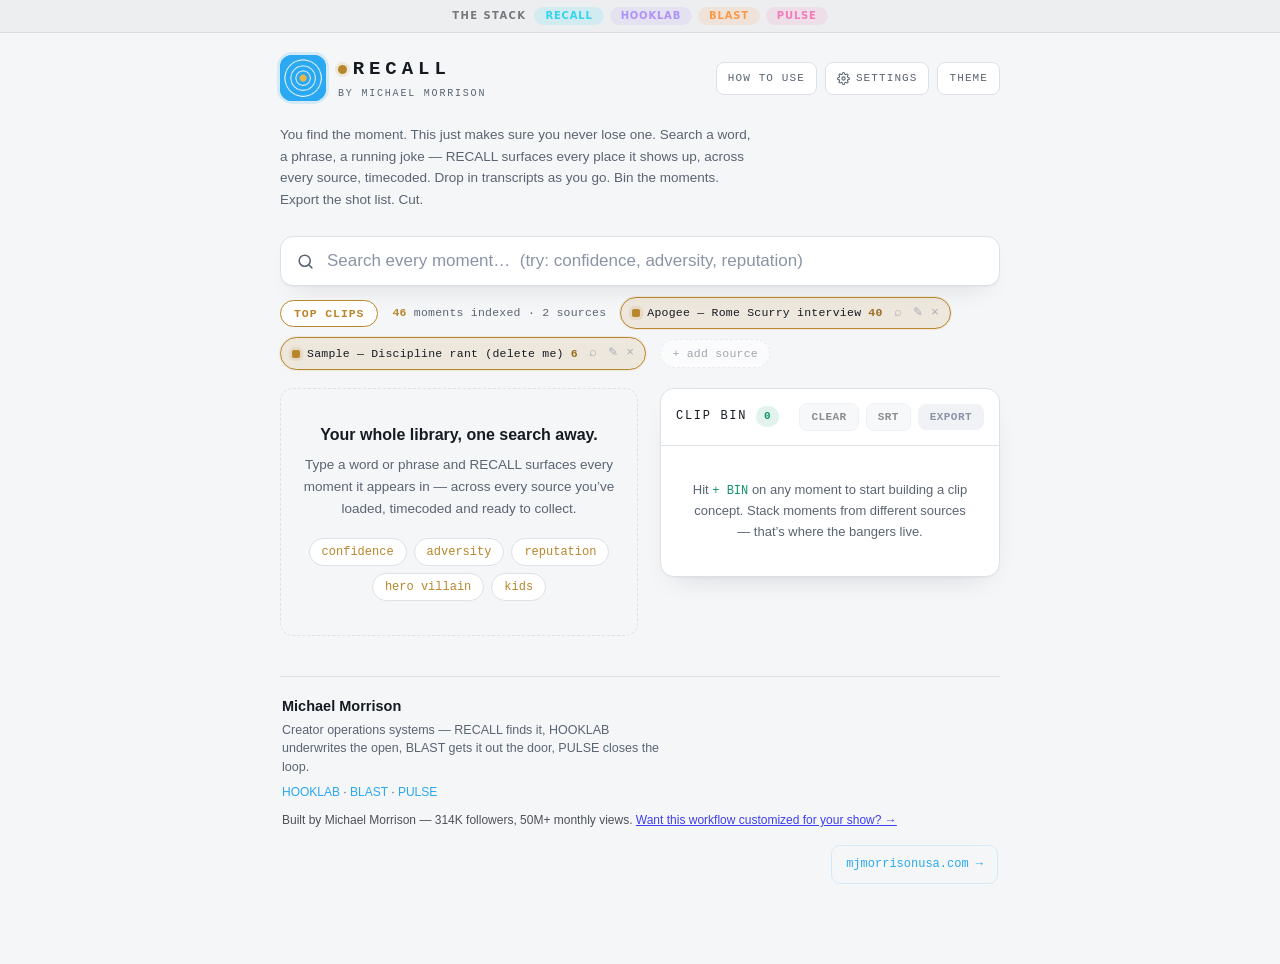
==== index.html @ b4e90edf "Add Google Drive sync + safe cross-device backup merge The stack backup was file-only. This adds man" ====
<!doctype html>
<html lang="en">
<head>
<meta charset="utf-8">
<meta name="viewport" content="width=device-width, initial-scale=1, viewport-fit=cover">
<meta name="color-scheme" content="dark light">
<meta name="theme-color" content="#0E1116" media="(prefers-color-scheme: dark)">
<meta name="theme-color" content="#F5F6F8" media="(prefers-color-scheme: light)">
<meta name="description" content="RECALL by Michael Morrison — searchable clip-memory for short-form creators. Part of the creator ops stack: RECALL finds it, HOOKLAB underwrites the open, BLAST gets it out the door.">

<!-- PWA: web app manifest + iOS Add-to-Home-Screen tags -->
<link rel="manifest" href="manifest.json">
<meta name="mobile-web-app-capable" content="yes">
<meta name="apple-mobile-web-app-capable" content="yes">
<meta name="apple-mobile-web-app-status-bar-style" content="black-translucent">
<meta name="apple-mobile-web-app-title" content="RECALL">
<meta name="format-detection" content="telephone=no">
<link rel="apple-touch-icon" href="icons/icon-180.png">
<link rel="apple-touch-icon" sizes="180x180" href="icons/icon-180.png">
<link rel="apple-touch-icon" sizes="167x167" href="icons/icon-167.png">
<link rel="apple-touch-icon" sizes="152x152" href="icons/icon-152.png">
<link rel="apple-touch-icon" sizes="120x120" href="icons/icon-120.png">

<title>RECALL — by Michael Morrison</title>
</head>
<body>
  <link rel="stylesheet" href="style.css">


<div class="wrap">
  <div class="top">
    <div class="brand">
      <span class="logo" id="logo"><b>MJM</b></span>
      <span class="lock">
        <span class="mark"><span class="dot"></span>RECALL</span>
        <span class="by">by Michael Morrison</span>
      </span>
    </div>
    <div class="actions">
      <a href="howto.html" class="iconbtn" title="How to use RECALL">HOW TO USE</a>
      <button class="iconbtn" id="settings" title="Settings">
        <svg viewBox="0 0 24 24" fill="none" stroke="currentColor" stroke-width="2" stroke-linecap="round" stroke-linejoin="round"><circle cx="12" cy="12" r="3"/><path d="M19.4 15a1.65 1.65 0 0 0 .33 1.82l.06.06a2 2 0 1 1-2.83 2.83l-.06-.06a1.65 1.65 0 0 0-1.82-.33 1.65 1.65 0 0 0-1 1.51V21a2 2 0 0 1-4 0v-.09A1.65 1.65 0 0 0 9 19.4a1.65 1.65 0 0 0-1.82.33l-.06.06a2 2 0 1 1-2.83-2.83l.06-.06a1.65 1.65 0 0 0 .33-1.82 1.65 1.65 0 0 0-1.51-1H3a2 2 0 0 1 0-4h.09A1.65 1.65 0 0 0 4.6 9a1.65 1.65 0 0 0-.33-1.82l-.06-.06a2 2 0 1 1 2.83-2.83l.06.06a1.65 1.65 0 0 0 1.82.33H9a1.65 1.65 0 0 0 1-1.51V3a2 2 0 0 1 4 0v.09a1.65 1.65 0 0 0 1 1.51 1.65 1.65 0 0 0 1.82-.33l.06-.06a2 2 0 1 1 2.83 2.83l-.06.06a1.65 1.65 0 0 0-.33 1.82V9a1.65 1.65 0 0 0 1.51 1H21a2 2 0 0 1 0 4h-.09a1.65 1.65 0 0 0-1.51 1z"/></svg>
        SETTINGS
      </button>
      <button class="iconbtn" id="theme">THEME</button>
    </div>
  </div>
  <p class="lede">You find the moment. This just makes sure you never lose one. Search a word, a phrase,
    a running joke — RECALL surfaces every place it shows up, across every source, timecoded. Drop
    in transcripts as you go. Bin the moments. Export the shot list. Cut.</p>

  <div class="searchrow">
    <div class="searchbox">
      <svg width="19" height="19" viewBox="0 0 24 24" fill="none" stroke="currentColor" stroke-width="2" stroke-linecap="round"><circle cx="11" cy="11" r="7"></circle><path d="m20 20-3.5-3.5"></path></svg>
      <input id="q" placeholder="Search every moment…  (try: confidence, adversity, reputation)" autocomplete="off" spellcheck="false">
      <button class="clearq" id="clearq" aria-label="Clear">&times;</button>
    </div>
    <div class="meta">
      <button class="tcbtn" id="topclips" title="Scan your library for proven clip openers">TOP CLIPS</button>
      <span class="count" id="count"></span>
      <span id="chips" style="display:contents"></span>
    </div>
  </div>

  <div class="cols">
    <div class="results" id="results"></div>

    <aside class="bin" id="bin">
      <div class="bhead" id="bhead">
        <span class="btitle">Clip Bin</span>
        <span class="bnum" id="bnum">0</span>
        <div class="bhead-actions">
          <button class="exp2" id="clearbin" disabled title="Empty the clip bin">CLEAR</button>
          <button class="exp2" id="exportSRT" disabled title="Download as .srt subtitle file for video editors">SRT</button>
          <button class="exp" id="export" disabled title="Copy shot list to clipboard">EXPORT</button>
        </div>
      </div>
      <div class="binlist" id="binlist"></div>
    </aside>
  </div>

  <footer class="foot">
    <div>
      <div class="fname">Michael Morrison</div>
      <div class="ftag">Creator operations systems — RECALL finds it, HOOKLAB underwrites the open, BLAST gets it out the door, PULSE closes the loop.</div>
      <div class="flinks"><a href="https://mjmorrison10.github.io/Hooklabs/">HOOKLAB</a> &middot; <a href="https://mjmorrison10.github.io/blast/">BLAST</a> &middot; <a href="https://mjmorrison10.github.io/pulse/">PULSE</a></div>
      <div class="fbridge" style="margin-top:10px;font-size:12px;opacity:.75;line-height:1.5">Built by Michael Morrison — 314K followers, 50M+ monthly views.
        <a href="https://mjmorrisonusa.com/#/webdev?utm_source=recall" target="_blank" rel="noopener">Want this workflow customized for your show? &rarr;</a></div>
    </div>
    <a class="fcta" href="https://mjmorrisonusa.com" target="_blank" rel="noopener">mjmorrisonusa.com &rarr;</a>
  </footer>
</div>

<div class="scrim" id="scrim">
  <div class="modal" role="dialog" aria-modal="true">
    <h2>Add a source</h2>
    <div class="mbody">
      <div><label>Title <span class="req">required</span></label>
        <input id="mtitle" placeholder="e.g. Tate x Fresh & Fit — Ep 214" aria-required="true"></div>
      <div><label>Transcript</label>
        <textarea id="mtext" placeholder="[00:01:23] Paste a timestamped transcript here...
[00:01:41] One line per moment, each starting with a timecode.
2:05 Bare timecodes work too — brackets optional."></textarea></div>
      <p class="hint" style="margin:6px 0 2px;color:var(--gold)">🎙️ <b>No API key needed:</b> transcribe your audio or video free at
        <a href="https://turboscribe.ai/dashboard" target="_blank" rel="noopener">TurboScribe</a>, then paste the transcript here. RECALL reads its format directly.</p>
      <p class="hint">Each moment led by a timecode like <b>[00:01:23]</b>, <b>1:23</b>, or <b>01:23:45</b>.
        TurboScribe-style range headers — <b>(0:04 - 0:23)</b> with the text on the next line — work too;
        long blocks are split into sentences automatically. Lines without a timecode attach to the one
        above. Your library is saved on this device — it grows every time you add a source.</p>

      <div class="divider">OR</div>
      <div class="uploadzone" id="uploadzone" role="button" tabindex="0">
        <div class="pick" id="picklabel">
          <svg viewBox="0 0 24 24" fill="none" stroke="currentColor" stroke-width="2" stroke-linecap="round" stroke-linejoin="round"><path d="M21 15v4a2 2 0 0 1-2 2H5a2 2 0 0 1-2-2v-4"/><polyline points="17 8 12 3 7 8"/><line x1="12" y1="3" x2="12" y2="15"/></svg>
          Choose audio or video file
        </div>
        <div class="hint">mp3 · m4a · wav · mp4 · mov · webm — up to 2 GB. <b>Audio-only is fastest.</b> Drop a .txt transcript here and it loads as text, no API needed.</div>
      </div>
      <!-- Kept OUTSIDE #uploadzone: renderUploadZone() rewrites the zone's
           innerHTML on every open, which would otherwise detach this input. -->
      <input type="file" id="audiofile" accept="audio/*,video/*,.mp3,.m4a,.wav,.mp4,.mov,.webm,.ogg,.flac" style="display:none">
      <p class="privacy"><b>Audio is sent to Google for transcription.</b> Your transcripts stay on this
        device and never leave it. <a href="https://aistudio.google.com/app/apikey" target="_blank" rel="noopener">Need a key?</a>
        No key? <a href="https://turboscribe.ai/dashboard" target="_blank" rel="noopener">Transcribe free with TurboScribe</a> and paste it above.</p>
    </div>
    <div class="mfoot">
      <div class="mstatus" id="mstatus" role="status" aria-live="polite"></div>
      <button class="btn ghost" id="mcancel">Cancel</button>
      <button class="btn primary" id="msave" disabled>Add to library</button>
    </div>
  </div>
</div>

<div class="scrim" id="settingscrim">
  <div class="modal" role="dialog" aria-modal="true">
    <h2>Settings</h2>
    <div class="mbody">
      <div>
        <label>AI provider</label>
        <div class="providerrow">
          <label class="radiopill"><input type="radio" name="provider" id="providerGemini" value="gemini" checked>Gemini <span class="pilltag">default</span></label>
          <label class="radiopill"><input type="radio" name="provider" id="providerOpenrouter" value="openrouter">OpenRouter <span class="pilltag">pick your model</span></label>
        </div>
        <p class="hint" style="margin-top:8px">Gemini is the easy default and the only option with a
          large-file upload path for long recordings. OpenRouter lets you pick any text model, but caps out
          around ~15MB per file with no resumable upload.</p>
        <p class="hint" style="margin-top:6px;color:var(--gold)">🔗 API keys are shared across RECALL,
          HOOKLAB, BLAST, and PULSE on this device — enter a key once, it works everywhere.</p>
      </div>

      <div id="geminiFields"><label>Gemini API key</label>
        <div class="keyrow">
          <input id="gemkey" type="password" placeholder="AIza… or AQ.…" autocomplete="off" spellcheck="false">
          <button id="keyshow" type="button">show</button>
        </div>
        <div class="keystatus empty" id="keystatus">No key saved.</div>
        <p class="hint keyhint" style="margin-top:8px">Your key is stored only in this browser's
          localStorage and sent only to Google Gemini for transcription. Gemini API keys are free within
          Google's rate limits; past those limits Google bills your account.
          <a href="https://aistudio.google.com/app/apikey" target="_blank" rel="noopener">Get a free key at aistudio.google.com</a>.</p>
      </div>

      <div id="openrouterFields" class="hidden"><label>OpenRouter API key</label>
        <div class="keyrow">
          <input id="orkey" type="password" placeholder="sk-or-…" autocomplete="off" spellcheck="false">
          <button id="orkeyshow" type="button">show</button>
        </div>
        <div class="keystatus empty" id="orkeystatus">No key saved.</div>
        <label style="margin-top:12px;display:flex;justify-content:space-between;align-items:center">Model
          <button type="button" id="ormodelrefresh" title="Re-pull the model list and pricing from OpenRouter"
            style="font:inherit;font-size:11px;letter-spacing:.04em;background:none;border:none;color:var(--gold);cursor:pointer;padding:0;text-transform:none">↻ Refresh</button>
        </label>
        <select id="ormodelselect"></select>
        <input id="ormodel" type="text" placeholder="openai/gpt-4o-mini" autocomplete="off" spellcheck="false" style="margin-top:8px">
        <p class="hint keyhint" style="margin-top:8px">Live list from OpenRouter, ranked by
          <a href="https://arena.ai/leaderboard/text" target="_blank" rel="noopener">arena.ai</a>.
          FREE means $0 within the provider's rate limits; paid prices are per 1M tokens.
          No large-file upload like Gemini's — long recordings need Gemini.
          <a href="https://openrouter.ai/keys" target="_blank" rel="noopener">Get a key at openrouter.ai</a>.</p>
      </div>

      <div class="divider">CHANNEL</div>

      <div>
        <label for="channelname">Channel name</label>
        <input id="channelname" type="text" placeholder="e.g. Uncle Scurry Clips" autocomplete="off">
        <label for="channelniche" style="margin-top:10px;display:block">Niche</label>
        <select id="channelniche"></select>
        <p class="hint" style="margin-top:8px">Feeds Top Clips — niche-fit ranking offline, and the
          AI pass when a key is set.</p>
        <label for="postattr" style="margin-top:10px;display:block">Post attribution</label>
        <input id="postattr" type="text" placeholder="— {show}" autocomplete="off" spellcheck="false">
        <p class="hint" style="margin-top:8px">Suffix on Top Clips → POST quotes. <b>{show}</b> becomes
          the source title.</p>
      </div>

      <div class="divider">DATA</div>

      <div>
        <label>Library backup</label>
        <p class="hint" style="margin:6px 0 10px">Save your library as a JSON file you can re-import
          later. Useful when switching browsers, devices, or just keeping a safety copy. Your library
          lives in this browser's localStorage — clearing browser data wipes it.</p>
        <div class="keyrow">
          <button id="exportlib" type="button" class="primary">Export library</button>
          <button id="importlib" type="button">Import…</button>
          <input type="file" id="libfile" accept="application/json,.json" style="display:none">
        </div>
        <div class="keystatus empty" id="libstatus">No export yet.</div>
        <div id="libactions" style="display:none;margin-top:8px" class="keyrow">
          <button id="libreplace" type="button" class="primary">Replace my library</button>
          <button id="libmerge" type="button">Merge (add new sources only)</button>
          <button id="libcancel" type="button">Cancel</button>
        </div>
        <p class="hint" style="margin-top:8px"><b>Replace</b> wipes your current library and loads
          the file. <b>Merge</b> adds sources from the file that aren't already in your library; bin
          items aren't merged.</p>
      </div>

      <div style="margin-top:16px">
        <label>Whole-stack backup</label>
        <p class="hint" style="margin:6px 0 10px">One file that backs up <b>all four apps</b> on this
          device: RECALL's library, your HOOKLAB ledger, BLAST sessions/presets, PULSE tracked posts,
          and your shared API keys. Restore it on a new browser or device.</p>
        <div class="keyrow">
          <button id="stackexport" type="button" class="primary">Export stack backup</button>
          <button id="stackimport" type="button">Import…</button>
          <input type="file" id="stackfile" accept="application/json,.json" style="display:none">
        </div>
        <div class="keystatus empty" id="stackstatus">Covers RECALL · HOOKLAB · BLAST · PULSE.</div>
        <div class="keyrow" style="margin-top:10px">
          <button id="stacksync" type="button" class="primary">Sync Google Drive</button>
          <button id="stackmerge" type="button">Merge a file…</button>
          <input type="file" id="stackmergefile" accept="application/json,.json" style="display:none">
        </div>
        <p class="hint" style="margin:8px 0 4px">Sync keeps this device and your phone in step through <b>your own</b> Google Drive (it only ever touches the one file it creates, and never uploads your API keys). Merge folds another backup in without deleting anything.</p>
        <div class="keystatus empty" id="syncstatus"></div>
      </div>
    </div>
    <div class="mfoot">
      <button class="btn ghost" id="keyclear">Clear this key</button>
      <button class="btn ghost" id="keycancel">Cancel</button>
      <button class="btn primary" id="keysave">Save</button>
    </div>
  </div>
</div>

<div class="toast" id="toast"></div>

<script src="stackdata.js"></script>
<script src="stacknav.js"></script>
<script src="stackmodels.js"></script>
<script src="llm.js"></script>
<script src="topclips-patterns.js"></script>
<script src="topclips.js"></script>
<script src="app.js"></script>

<script data-goatcounter="https://mjmorrisonusa.goatcounter.com/count"
        async src="//gc.zgo.at/count.js"></script>
</body>
</html>
---- style.css ----
:root{
    --ground:#0E1116; --surface:#161B22; --surface2:#1D242E; --border:#2A333F;
    --ink:#E6EAF0; --muted:#8A94A6; --faint:#5C6675;
    --gold:#E8B54D; --gold-deep:#C8912E; --gold-ghost:rgba(232,181,77,.14);
    --pos:#4FD6A0; --pos-ghost:rgba(79,214,160,.14);
    --brand:#2AA8F2; --brand-ghost:rgba(42,168,242,.16);
    --shadow:0 1px 0 rgba(255,255,255,.03) inset, 0 10px 30px -12px rgba(0,0,0,.6);
    --sans:-apple-system,BlinkMacSystemFont,"Segoe UI",Roboto,Helvetica,Arial,sans-serif;
    --mono:ui-monospace,"SF Mono",SFMono-Regular,Menlo,Consolas,"Liberation Mono",monospace;
  }
  @media (prefers-color-scheme: light){
    :root{
      --ground:#F5F6F8; --surface:#FFFFFF; --surface2:#F0F2F5; --border:#DDE1E7;
      --ink:#161B22; --muted:#5A6472; --faint:#8A94A6;
      --gold:#B8862B; --gold-deep:#996E1E; --gold-ghost:rgba(184,134,43,.13);
      --pos:#12946A; --pos-ghost:rgba(18,148,106,.12);
      --shadow:0 1px 2px rgba(16,20,25,.04), 0 12px 28px -16px rgba(16,20,25,.18);
    }
  }
  :root[data-theme="dark"]{
    --ground:#0E1116; --surface:#161B22; --surface2:#1D242E; --border:#2A333F;
    --ink:#E6EAF0; --muted:#8A94A6; --faint:#5C6675;
    --gold:#E8B54D; --gold-deep:#C8912E; --gold-ghost:rgba(232,181,77,.14);
    --pos:#4FD6A0; --pos-ghost:rgba(79,214,160,.14);
    --shadow:0 1px 0 rgba(255,255,255,.03) inset, 0 10px 30px -12px rgba(0,0,0,.6);
  }
  :root[data-theme="light"]{
    --ground:#F5F6F8; --surface:#FFFFFF; --surface2:#F0F2F5; --border:#DDE1E7;
    --ink:#161B22; --muted:#5A6472; --faint:#8A94A6;
    --gold:#B8862B; --gold-deep:#996E1E; --gold-ghost:rgba(184,134,43,.13);
    --pos:#12946A; --pos-ghost:rgba(18,148,106,.12);
    --shadow:0 1px 2px rgba(16,20,25,.04), 0 12px 28px -16px rgba(16,20,25,.18);
  }

  *{box-sizing:border-box}
  body{margin:0;background:var(--ground);color:var(--ink);font-family:var(--sans);
    -webkit-font-smoothing:antialiased;line-height:1.5}
  .wrap{max-width:1180px;margin:0 auto;padding:22px 20px 140px}

  /* header */
  .top{display:flex;align-items:center;gap:14px;flex-wrap:wrap;margin-bottom:4px}
  .brand{display:flex;align-items:center;gap:12px}
  .logo{width:46px;height:46px;border-radius:12px;background:var(--brand);flex:none;
    display:flex;align-items:center;justify-content:center;overflow:hidden;
    box-shadow:0 0 0 3px var(--brand-ghost)}
  .logo b{font-family:var(--mono);font-weight:700;font-size:13px;color:#fff;letter-spacing:.02em}
  .logo img{width:100%;height:100%;object-fit:contain;display:block}
  .lock{display:flex;flex-direction:column;gap:2px}
  .lock .by{font-family:var(--mono);font-size:10px;letter-spacing:.18em;text-transform:uppercase;
    color:var(--muted)}
  .mark{font-family:var(--mono);font-weight:700;font-size:19px;letter-spacing:.26em;
    color:var(--ink);display:inline-flex;align-items:center;gap:.5ch}
  .mark .dot{width:9px;height:9px;border-radius:50%;background:var(--gold);
    box-shadow:0 0 0 3px var(--gold-ghost)}
  .foot{margin-top:32px;padding:18px 2px 0;border-top:1px solid var(--border);
    display:flex;gap:16px;align-items:center;flex-wrap:wrap}
  .foot .fname{font-weight:600;font-size:14.5px}
  .foot .ftag{color:var(--muted);font-size:12.5px;max-width:56ch;line-height:1.5;margin-top:3px}
  .foot .flinks{margin-top:6px;font-size:12px;color:var(--muted)}
  .foot .flinks a{color:var(--brand);text-decoration:none}
  .foot .flinks a:hover{text-decoration:underline}
  .foot .fcta{margin-left:auto;font-family:var(--mono);font-size:12px;color:var(--brand);
    text-decoration:none;border:1px solid var(--brand-ghost);padding:9px 14px;border-radius:9px;
    white-space:nowrap;transition:.12s}
  .foot .fcta:hover{background:var(--brand-ghost)}
  .actions{margin-left:auto;display:flex;gap:8px}
  .iconbtn{background:var(--surface);border:1px solid var(--border);
    color:var(--muted);font-family:var(--mono);font-size:11px;letter-spacing:.1em;
    padding:7px 11px;border-radius:8px;cursor:pointer;display:inline-flex;align-items:center;gap:6px}
  .iconbtn:hover{color:var(--ink);border-color:var(--gold)}
  .iconbtn svg{width:13px;height:13px;display:block}

  /* upload zone + settings */
  .uploadzone{border:1px dashed var(--border);border-radius:10px;padding:18px;
    text-align:center;cursor:pointer;transition:.15s;background:var(--surface2)}
  .uploadzone:hover,.uploadzone.dragover{border-color:var(--gold);background:var(--gold-ghost)}
  .uploadzone .pick{color:var(--gold);font-family:var(--mono);font-size:13px;display:inline-flex;align-items:center;gap:7px}
  .uploadzone .pick svg{width:16px;height:16px}
  .uploadzone .hint{color:var(--faint);font-size:11.5px;margin-top:6px;font-family:var(--mono);letter-spacing:.02em}
  .uploadzone.has-file{padding:13px 15px;text-align:left;cursor:default;background:var(--surface)}
  .uploadzone.has-file .row{display:flex;align-items:center;gap:10px}
  .uploadzone.has-file .name{color:var(--ink);font-weight:600;font-size:14px;flex:1;min-width:0;
    overflow:hidden;text-overflow:ellipsis;white-space:nowrap}
  .uploadzone.has-file .size{color:var(--muted);font-family:var(--mono);font-size:11px;margin-top:4px}
  .uploadzone.has-file .x{color:var(--faint);font-size:18px;cursor:pointer;flex:none;
    background:none;border:none;padding:0 4px;line-height:1}
  .uploadzone.has-file .x:hover{color:var(--gold)}

  .privacy{font-size:11.5px;color:var(--muted);line-height:1.55;margin-top:4px;
    padding:10px 12px;background:var(--gold-ghost);border-radius:8px;
    border-left:2px solid var(--gold)}
  .privacy b{color:var(--ink);font-weight:600}
  .privacy a{color:var(--gold-deep)}

  .divider{display:flex;align-items:center;gap:10px;margin:14px 0 10px;color:var(--faint);
    font-family:var(--mono);font-size:10px;letter-spacing:.2em}
  .divider::before,.divider::after{content:"";flex:1;height:1px;background:var(--border)}

  .keyrow{display:flex;gap:8px;align-items:center}
  .keyrow input{flex:1;font-family:var(--mono);letter-spacing:.02em}
  .keyrow button{flex:none;background:var(--surface2);border:1px solid var(--border);
    color:var(--muted);font-family:var(--mono);font-size:11px;padding:9px 12px;
    border-radius:9px;cursor:pointer}
  .keyrow button:hover{color:var(--ink);border-color:var(--gold)}
  .keyrow button.primary{background:var(--gold);border-color:var(--gold);color:#241a06;font-weight:700}
  .keyrow button.primary:hover{background:var(--gold-deep);border-color:var(--gold-deep);color:#241a06}
  .keystatus{font-family:var(--mono);font-size:11.5px;margin-top:6px}
  .keystatus.set{color:var(--pos)}
  .keystatus.empty{color:var(--faint)}

  .hidden{display:none}
  .providerrow{display:flex;gap:10px;flex-wrap:wrap;margin-top:6px}
  .radiopill{display:flex;align-items:center;gap:7px;background:var(--ground);border:1px solid var(--border);
    border-radius:9px;padding:9px 13px;cursor:pointer;font-size:13px;color:var(--ink)}
  .radiopill:has(input:checked){border-color:var(--gold);background:var(--gold-ghost)}
  .radiopill input{margin:0}
  .radiopill .pilltag{color:var(--faint);font-family:var(--mono);font-size:10px;letter-spacing:.04em}

  .lede{color:var(--muted);font-size:13.5px;max-width:64ch;margin:10px 0 20px;line-height:1.6}
  .lede b{color:var(--ink);font-weight:600}

  /* search */
  .searchrow{position:sticky;top:0;z-index:20;background:linear-gradient(var(--ground) 72%,transparent);
    padding-top:6px;padding-bottom:12px}
  .searchbox{display:flex;align-items:center;gap:10px;background:var(--surface);
    border:1px solid var(--border);border-radius:13px;padding:13px 15px;box-shadow:var(--shadow);
    transition:border-color .15s}
  .searchbox:focus-within{border-color:var(--gold)}
  .searchbox svg{flex:none;color:var(--muted)}
  #q{flex:1;background:none;border:none;outline:none;color:var(--ink);font-size:17px;
    font-family:var(--sans);min-width:0}
  #q::placeholder{color:var(--faint)}
  .clearq{background:none;border:none;color:var(--faint);cursor:pointer;font-size:18px;
    padding:2px 6px;display:none}
  .clearq:hover{color:var(--ink)}

  .meta{display:flex;align-items:center;gap:8px 14px;flex-wrap:wrap;margin-top:11px;
    font-family:var(--mono);font-size:11.5px;color:var(--muted);letter-spacing:.02em}
  .count b{color:var(--gold);font-weight:700}
  /* Source chips — active state is gold-filled, inactive is clearly "off"
     (dimmed + dashed border) so you can tell at a glance which sources
     contribute to the current search. Hover on inactive lifts the dim
     but never fully activates, so it never gets confused with active. */
  .chip{display:inline-flex;align-items:center;gap:7px;background:var(--surface);
    border:1px solid var(--border);border-radius:20px;padding:5px 11px;cursor:pointer;
    font-family:var(--mono);font-size:11.5px;color:var(--muted);user-select:none;
    transition:.12s;opacity:.55;border-style:dashed}
  .chip:hover{opacity:.85;border-color:var(--faint);color:var(--ink)}
  .chip.on{opacity:1;color:var(--ink);border-color:var(--gold);
    background:var(--gold-ghost);border-style:solid;
    box-shadow:0 0 0 1px var(--gold-ghost)}
  .chip.on:hover{opacity:1;background:var(--gold-ghost);border-color:var(--gold)}
  .chip .sw{width:8px;height:8px;border-radius:2px;background:var(--faint);
    transition:.15s}
  .chip:hover .sw{background:var(--brand)}
  .chip.on .sw{background:var(--gold);box-shadow:0 0 0 3px var(--gold-ghost)}
  .chip .n{color:var(--faint);transition:.15s;font-weight:400}
  .chip:hover .n{color:var(--brand)}
  .chip.on .n{color:var(--gold-deep);font-weight:700}
  .chip .x{color:var(--faint);font-size:13px;margin-left:1px;opacity:.7;transition:.12s}
  .chip:hover .x{opacity:1}
  .chip .x:hover{color:var(--gold)}
  .chip .scout{color:var(--faint);font-size:13px;margin-left:4px;opacity:.7;transition:.12s;cursor:pointer}
  .chip:hover .scout{opacity:1}
  .chip .scout:hover{color:var(--gold)}
  .chip .ren{color:var(--faint);font-size:12px;margin-left:4px;opacity:.7;transition:.12s;cursor:pointer}
  .chip:hover .ren{opacity:1}
  .chip .ren:hover{color:var(--gold)}
  .addsrc{border-style:dashed}

  /* layout */
  .cols{display:grid;grid-template-columns:1fr 340px;gap:22px;align-items:start;margin-top:6px}
  @media (max-width:860px){.cols{grid-template-columns:1fr}}

  .results{display:flex;flex-direction:column;gap:10px;min-width:0}
  .res{background:var(--surface);border:1px solid var(--border);border-radius:12px;
    padding:13px 15px;box-shadow:var(--shadow);animation:pop .18s ease both}
  @media (prefers-reduced-motion:reduce){.res{animation:none}}
  @keyframes pop{from{opacity:0;transform:translateY(4px)}to{opacity:1;transform:none}}
  .res .head{display:flex;align-items:center;gap:10px;margin-bottom:7px}
  .tc{font-family:var(--mono);font-size:12.5px;color:var(--gold);font-weight:600;
    background:var(--gold-ghost);padding:2px 7px;border-radius:6px;letter-spacing:.02em}
  .src{font-family:var(--mono);font-size:11px;color:var(--muted);letter-spacing:.04em;
    text-transform:uppercase;overflow:hidden;text-overflow:ellipsis;white-space:nowrap}
  .addbtn{margin-left:auto;flex:none;background:var(--surface2);border:1px solid var(--border);
    color:var(--muted);font-family:var(--mono);font-size:11px;letter-spacing:.05em;
    padding:6px 11px;border-radius:8px;cursor:pointer;transition:.12s}
  .addbtn:hover{color:var(--ink);border-color:var(--pos)}
  .addbtn.added{color:var(--pos);border-color:var(--pos);background:var(--pos-ghost);cursor:default}
  .line{font-size:15.5px;line-height:1.55;color:var(--ink)}
  .line mark{background:var(--gold-ghost);color:var(--gold);font-weight:600;
    border-radius:3px;padding:0 2px}
  .ctx{font-size:12.5px;color:var(--faint);line-height:1.5;margin-top:5px;
    padding-left:11px;border-left:2px solid var(--border)}

  .empty{border:1px dashed var(--border);border-radius:13px;padding:34px 22px;text-align:center;
    color:var(--muted)}
  .empty h3{color:var(--ink);font-size:16px;margin:0 0 7px;font-weight:600}
  .empty p{margin:5px auto;font-size:13.5px;max-width:46ch;line-height:1.6}
  .empty .try{display:inline-flex;flex-wrap:wrap;gap:7px;justify-content:center;margin-top:14px}
  .try button{background:var(--surface);border:1px solid var(--border);color:var(--gold);
    font-family:var(--mono);font-size:12px;padding:6px 12px;border-radius:20px;cursor:pointer}
  .try button:hover{border-color:var(--gold);background:var(--gold-ghost)}

  /* bin */
  .bin{background:var(--surface);border:1px solid var(--border);border-radius:14px;
    box-shadow:var(--shadow);position:sticky;top:118px;overflow:hidden}
  .bin .bhead{display:flex;align-items:center;gap:9px;padding:14px 15px;border-bottom:1px solid var(--border)}
  .bin .btitle{font-family:var(--mono);font-size:12px;letter-spacing:.14em;text-transform:uppercase;
    color:var(--ink)}
  .bin .bnum{font-family:var(--mono);font-size:11px;color:var(--pos);background:var(--pos-ghost);
    padding:2px 8px;border-radius:20px;font-weight:700}
  .bin .bhead-actions{margin-left:auto;display:flex;gap:7px;align-items:center}
  /* SRT export — secondary action, sits next to the primary EXPORT button.
     Outline style so EXPORT stays the visual anchor. */
  .bin .exp2{background:var(--surface2);border:1px solid var(--border);color:var(--ink);
    font-family:var(--mono);font-size:11px;letter-spacing:.04em;padding:7px 11px;border-radius:8px;
    cursor:pointer;font-weight:700}
  .bin .exp2:disabled{opacity:.5;cursor:not-allowed}
  .bin .exp2:not(:disabled):hover{border-color:var(--gold);background:var(--gold-ghost);
    color:var(--gold-deep)}
  .bin .exp{margin-left:auto;background:var(--pos);border:none;color:#06231a;font-weight:700;
    font-family:var(--mono);font-size:11px;letter-spacing:.04em;padding:7px 12px;border-radius:8px;
    cursor:pointer}
  .bin .exp:disabled{background:var(--surface2);color:var(--faint);cursor:not-allowed}
  .binlist{max-height:min(58vh,560px);overflow-y:auto;padding:8px}
  .binitem{display:flex;gap:9px;padding:9px 8px;border-radius:9px}
  .binitem+.binitem{border-top:1px solid var(--border)}
  .binitem .ord{font-family:var(--mono);font-size:11px;color:var(--faint);flex:none;width:16px;
    text-align:right;padding-top:2px}
  .binitem .bmid{min-width:0;flex:1}
  .binitem .btc{font-family:var(--mono);font-size:11px;color:var(--gold);margin-bottom:2px}
  .binitem .btx{font-size:13px;color:var(--ink);line-height:1.45;
    display:-webkit-box;-webkit-line-clamp:2;-webkit-box-orient:vertical;overflow:hidden}
  .binitem .bsrc{font-family:var(--mono);font-size:10px;color:var(--faint);text-transform:uppercase;
    letter-spacing:.04em;margin-top:2px}
  .binitem .bacts{flex:none;display:flex;gap:2px;align-self:flex-start}
  .binitem .rm{flex:none;background:none;border:none;color:var(--faint);cursor:pointer;font-size:15px;
    padding:0 3px;align-self:flex-start}
  .binitem .rm:hover{color:var(--gold)}
  .binitem .edit{flex:none;background:none;border:none;color:var(--faint);cursor:pointer;font-size:12px;
    padding:0 3px;align-self:flex-start}
  .binitem .edit:hover{color:var(--gold)}
  .binitem .bblast{flex:none;background:none;border:none;color:var(--faint);cursor:pointer;font-size:11px;
    font-family:var(--mono);padding:0 3px;align-self:flex-start;letter-spacing:.03em}
  .binitem .bblast:hover{color:var(--gold)}
  .binempty{padding:26px 18px;text-align:center;color:var(--muted);font-size:13px;line-height:1.6}
  .binempty .k{font-family:var(--mono);color:var(--pos);font-size:12px}

  /* mobile bin */
  .bintab{display:none}
  @media (max-width:860px){
    .bin{position:fixed;left:12px;right:12px;bottom:12px;top:auto;z-index:40;
      transform:translateY(calc(100% - 54px));transition:transform .22s ease;max-height:82vh}
    .bin.open{transform:none}
    .bin .bhead{cursor:pointer}
    .binlist{max-height:64vh}
    @media (prefers-reduced-motion:reduce){.bin{transition:none}}
  }

  /* modal */
  .scrim{position:fixed;inset:0;background:rgba(0,0,0,.55);backdrop-filter:blur(2px);
    display:none;align-items:center;justify-content:center;padding:18px;z-index:60}
  .scrim.open{display:flex}
  .modal{background:var(--surface);border:1px solid var(--border);border-radius:15px;
    width:100%;max-width:560px;box-shadow:var(--shadow);max-height:88vh;display:flex;flex-direction:column}
  .modal h2{margin:0;padding:17px 18px;font-size:16px;border-bottom:1px solid var(--border)}
  .mbody{padding:16px 18px;overflow-y:auto;display:flex;flex-direction:column;gap:11px}
  .mbody label{font-family:var(--mono);font-size:11px;letter-spacing:.08em;text-transform:uppercase;
    color:var(--muted)}
  .mbody input,.mbody textarea,.mbody select{width:100%;background:var(--ground);border:1px solid var(--border);
    border-radius:9px;color:var(--ink);font-family:var(--sans);font-size:14px;padding:10px 12px;outline:none}
  .mbody textarea{min-height:170px;font-family:var(--mono);font-size:12.5px;line-height:1.5;resize:vertical}
  .mbody input:focus,.mbody textarea:focus,.mbody select:focus{border-color:var(--gold)}
  .hint{font-size:12px;color:var(--faint);line-height:1.55}
  .mfoot{display:flex;gap:9px;align-items:center;justify-content:flex-end;padding:14px 18px;border-top:1px solid var(--border)}
  /* Status/hint line in the modal footer: pushes the buttons to the right. */
  .mstatus{margin-right:auto;font-size:12px;line-height:1.4;color:var(--faint);
    display:flex;align-items:center;gap:8px;min-height:16px}
  .mstatus.hint{color:var(--muted)}
  .mstatus.warn{color:var(--gold)}
  .mstatus.progress{color:var(--ink)}
  .mspin{width:13px;height:13px;flex:none;border-radius:50%;border:2px solid var(--border);
    border-top-color:var(--gold);animation:mspin .7s linear infinite}
  @keyframes mspin{to{transform:rotate(360deg)}}
  .req{font-family:var(--mono);font-size:9px;letter-spacing:.06em;color:var(--gold);
    background:var(--gold-ghost);padding:1px 6px;border-radius:20px;margin-left:6px;vertical-align:middle}
  .btn{font-family:var(--mono);font-size:12px;letter-spacing:.04em;padding:9px 15px;border-radius:9px;
    cursor:pointer;border:1px solid var(--border);background:var(--surface2);color:var(--ink);
    transition:background .15s,border-color .15s,color .15s,opacity .15s}
  .btn.ghost{background:none;color:var(--muted)}
  .btn.primary{background:var(--gold);border-color:var(--gold);color:#241a06;font-weight:700}
  .btn:hover:not(:disabled){background:var(--surface);border-color:var(--gold)}
  .btn.ghost:hover:not(:disabled){background:var(--gold-ghost);color:var(--ink);border-color:var(--border)}
  .btn.primary:hover:not(:disabled){background:var(--gold-deep);border-color:var(--gold-deep);color:#fff}
  .btn:focus-visible{outline:2px solid var(--gold);outline-offset:2px}
  .btn:disabled{opacity:.5;cursor:not-allowed}

  .toast{position:fixed;left:50%;bottom:26px;transform:translate(-50%,20px);opacity:0;
    background:var(--ink);color:var(--ground);font-size:13px;font-weight:600;padding:11px 18px;
    border-radius:10px;z-index:80;pointer-events:none;transition:.2s;box-shadow:var(--shadow)}
  .toast.show{transform:translate(-50%,0);opacity:1}
  ::-webkit-scrollbar{width:10px;height:10px}
  ::-webkit-scrollbar-thumb{background:var(--border);border-radius:20px;border:3px solid var(--surface)}

  /* Top Clips — evidence-grounded recommendations (labels, never scores) */
  .tcbtn{background:var(--surface);border:1px solid var(--gold);color:var(--gold);
    font-family:var(--mono);font-size:11.5px;font-weight:700;letter-spacing:.08em;
    padding:6px 13px;border-radius:20px;cursor:pointer;white-space:nowrap}
  .tcbtn:hover{background:var(--gold-ghost)}
  .tchead{background:var(--surface);border:1px solid var(--border);border-radius:13px;
    padding:14px 16px;margin-bottom:10px;display:flex;align-items:center;gap:12px;flex-wrap:wrap}
  .tcback{background:none;border:1px solid var(--border);color:var(--muted);
    font-family:var(--mono);font-size:11px;padding:5px 11px;border-radius:20px;cursor:pointer}
  .tcback:hover{color:var(--ink);border-color:var(--gold)}
  .tctitle{font-family:var(--mono);font-weight:700;font-size:13px;letter-spacing:.16em;
    color:var(--gold)}
  .tcmeta{font-family:var(--mono);font-size:11px;color:var(--faint)}
  .tchint{flex-basis:100%;font-size:12.5px;color:var(--muted);line-height:1.5;
    padding-left:11px;border-left:2px solid var(--gold)}
  .tcnote{font-family:var(--mono);font-size:10.5px;color:var(--faint);line-height:1.6;
    margin:0 2px 14px;max-width:90ch}
  .tclabel{font-family:var(--mono);font-size:10px;font-weight:700;letter-spacing:.08em;
    padding:2px 8px;border-radius:6px;white-space:nowrap}
  .tclabel.proof{background:var(--gold);color:#241a06}
  .tclabel.aiproof{border:1px solid var(--gold);color:var(--gold);background:var(--gold-ghost)}
  .tclabel.ai{border:1px solid var(--border);color:var(--muted)}
  .tclabel.scan{border:1px dashed var(--border);color:var(--faint)}
  .tcground{font-size:12.5px;color:var(--muted);line-height:1.5;margin-top:6px;
    padding-left:11px;border-left:2px solid var(--gold)}
  .tcground b{color:var(--gold);font-weight:600}

  /* Top Posts — X/Threads composer inside a Top Clips card */
  .postbtn{background:none;border:1px solid var(--gold);color:var(--gold);
    font-family:var(--mono);font-size:10px;font-weight:700;letter-spacing:.06em;
    padding:3px 9px;border-radius:14px;cursor:pointer;white-space:nowrap}
  .postbtn:hover{background:var(--gold-ghost)}
  .postpanel{margin-top:12px;padding-top:12px;border-top:1px dashed var(--border)}
  .postprov{font-family:var(--mono);font-size:10.5px;color:var(--faint);margin-bottom:10px}
  .postprov b{color:var(--gold);font-weight:600}
  .postvariant{margin-bottom:12px}
  .postvhead{display:flex;align-items:center;gap:8px;font-family:var(--mono);
    font-size:11px;font-weight:700;letter-spacing:.1em;color:var(--muted);margin-bottom:5px}
  .postcount{font-weight:600;font-size:9.5px;border:1px solid var(--border);
    border-radius:14px;padding:1px 7px;color:var(--faint)}
  .postcount[data-level="near"]{color:#B07600;border-color:rgba(176,118,0,.4)}
  .postcount[data-level="over"]{color:#F2685C;border-color:rgba(242,104,92,.4)}
  .posttext{width:100%;background:var(--ground);border:1px solid var(--border);
    border-radius:8px;padding:8px 10px;color:var(--ink);font-family:var(--sans);
    font-size:13px;line-height:1.45;resize:vertical}
  .posttext:focus{outline:none;border-color:var(--gold)}
  .postactions{display:flex;gap:7px;flex-wrap:wrap;margin-top:6px}
  .postactions button,.postactions a.postintent{background:var(--surface);
    border:1px solid var(--border);color:var(--muted);font-family:var(--mono);
    font-size:10px;font-weight:700;letter-spacing:.06em;padding:5px 10px;
    border-radius:14px;cursor:pointer;text-decoration:none;display:inline-block}
  .postactions button:hover,.postactions a.postintent:hover{color:var(--gold);border-color:var(--gold)}
  .postai{background:var(--gold);border:none;color:#241a06;font-family:var(--mono);
    font-size:10.5px;font-weight:700;letter-spacing:.06em;padding:6px 13px;
    border-radius:14px;cursor:pointer}
  .postai:disabled{opacity:.6;cursor:wait}

  :root{
    --ground:#0E1116; --surface:#161B22; --surface2:#1D242E; --border:#2A333F;
    --ink:#E6EAF0; --muted:#8A94A6; --faint:#5C6675;
    --gold:#E8B54D; --gold-deep:#C8912E; --gold-ghost:rgba(232,181,77,.14);
    --brand:#2AA8F2; --brand-ghost:rgba(42,168,242,.16);
    --shadow:0 1px 0 rgba(255,255,255,.03) inset, 0 10px 30px -12px rgba(0,0,0,.6);
    --sans:-apple-system,BlinkMacSystemFont,"Segoe UI",Roboto,Helvetica,Arial,sans-serif;
    --mono:ui-monospace,"SF Mono",SFMono-Regular,Menlo,Consolas,"Liberation Mono",monospace;
  }
  @media (prefers-color-scheme: light){
    :root{
      --ground:#F5F6F8; --surface:#FFFFFF; --surface2:#F0F2F5; --border:#DDE1E7;
      --ink:#161B22; --muted:#5A6472; --faint:#8A94A6;
      --gold:#B8862B; --gold-deep:#996E1E; --gold-ghost:rgba(184,134,43,.13);
      --shadow:0 1px 2px rgba(16,20,25,.04), 0 12px 28px -16px rgba(16,20,25,.18);
    }
  }
  :root[data-theme="dark"]{
    --ground:#0E1116; --surface:#161B22; --surface2:#1D242E; --border:#2A333F;
    --ink:#E6EAF0; --muted:#8A94A6; --faint:#5C6675;
    --gold:#E8B54D; --gold-deep:#C8912E; --gold-ghost:rgba(232,181,77,.14);
    --shadow:0 1px 0 rgba(255,255,255,.03) inset, 0 10px 30px -12px rgba(0,0,0,.6);
  }
  :root[data-theme="light"]{
    --ground:#F5F6F8; --surface:#FFFFFF; --surface2:#F0F2F5; --border:#DDE1E7;
    --ink:#161B22; --muted:#5A6472; --faint:#8A94A6;
    --gold:#B8862B; --gold-deep:#996E1E; --gold-ghost:rgba(184,134,43,.13);
    --shadow:0 1px 2px rgba(16,20,25,.04), 0 12px 28px -16px rgba(16,20,25,.18);
  }

  *{box-sizing:border-box}
  body{margin:0;background:var(--ground);color:var(--ink);font-family:var(--sans);
    -webkit-font-smoothing:antialiased;line-height:1.55}
  .wrap{max-width:760px;margin:0 auto;padding:22px 20px 80px}

  /* top bar — same shape as the main page */
  .top{display:flex;align-items:center;gap:14px;flex-wrap:wrap;margin-bottom:22px}
  .brand{display:flex;align-items:center;gap:12px;flex:1;min-width:0}
  .logo{width:46px;height:46px;border-radius:12px;background:var(--brand);flex:none;
    display:flex;align-items:center;justify-content:center;overflow:hidden;
    box-shadow:0 0 0 3px var(--brand-ghost)}
  .logo img{width:100%;height:100%;object-fit:contain;display:block}
  .lock{display:flex;flex-direction:column;gap:2px;min-width:0}
  .lock .by{font-family:var(--mono);font-size:10px;letter-spacing:.18em;text-transform:uppercase;
    color:var(--muted)}
  .mark{font-family:var(--mono);font-weight:700;font-size:19px;letter-spacing:.26em;
    color:var(--ink);display:inline-flex;align-items:center;gap:.5ch}
  .mark .dot{width:9px;height:9px;border-radius:50%;background:var(--gold);
    box-shadow:0 0 0 3px var(--gold-ghost)}
  .actions{margin-left:auto;display:flex;gap:8px}
  .iconbtn{background:var(--surface);border:1px solid var(--border);
    color:var(--muted);font-family:var(--mono);font-size:11px;letter-spacing:.1em;
    padding:7px 11px;border-radius:8px;cursor:pointer;display:inline-flex;align-items:center;gap:6px;
    text-decoration:none;transition:.12s}
  .iconbtn:hover{color:var(--ink);border-color:var(--gold)}

  /* page header */
  .pagehead{margin-bottom:32px}
  .pagehead h1{margin:0 0 8px;font-size:30px;letter-spacing:-.01em;line-height:1.15;font-weight:700}
  .pagehead p{margin:0;color:var(--muted);font-size:14.5px;max-width:60ch;line-height:1.6}

  /* sections */
  .howsection{margin-bottom:38px;scroll-margin-top:80px}
  .howsection .num{display:inline-flex;align-items:center;justify-content:center;width:30px;height:30px;
    border-radius:9px;background:var(--gold-ghost);color:var(--gold-deep);
    font-family:var(--mono);font-weight:700;font-size:13.5px;letter-spacing:.04em;
    margin-bottom:9px}
  .howsection h2{margin:0 0 6px;font-size:21px;letter-spacing:-.01em;font-weight:700}
  .howsection > .intro{margin:0 0 18px;color:var(--muted);font-size:14.5px;max-width:62ch;line-height:1.6}

  .steps{display:flex;flex-direction:column;gap:11px}
  .step{background:var(--surface);border:1px solid var(--border);border-radius:12px;
    padding:14px 16px;box-shadow:var(--shadow)}
  .step h3{margin:0 0 4px;font-size:15px;font-weight:600;letter-spacing:-.005em}
  .step h3 .ord{font-family:var(--mono);font-size:11.5px;color:var(--gold);
    font-weight:700;margin-right:8px;letter-spacing:.04em}
  .step p{margin:6px 0 0;color:var(--muted);font-size:13.5px;line-height:1.6}
  .step p:last-child{margin-bottom:0}
  .step code,.step kbd{font-family:var(--mono);font-size:12px;background:var(--surface2);
    border:1px solid var(--border);border-radius:5px;padding:1px 6px;color:var(--ink)}
  .step ul{margin:8px 0 0;padding-left:18px;color:var(--muted);font-size:13.5px;line-height:1.65}
  .step ul li{margin-bottom:3px}
  .step ul li:last-child{margin-bottom:0}

  /* callout boxes */
  .note{background:var(--gold-ghost);border-left:2px solid var(--gold);
    border-radius:8px;padding:11px 14px;font-size:13px;color:var(--ink);margin-top:14px;line-height:1.6}
  .note b{color:var(--ink);font-weight:600}
  .note.muted{background:var(--surface2);border-left-color:var(--border);color:var(--muted)}

  /* platform sub-section within Installing */
  .platform{border-left:2px solid var(--brand);padding:6px 0 6px 14px;margin:18px 0 4px}
  .platform .tag{display:inline-block;font-family:var(--mono);font-size:10px;letter-spacing:.16em;
    text-transform:uppercase;color:var(--brand);background:var(--brand-ghost);
    padding:2px 8px;border-radius:5px;margin-bottom:8px}
  .platform h3{margin:0 0 4px;font-size:15.5px;font-weight:600}
  .platform p{margin:6px 0 0;color:var(--muted);font-size:13.5px;line-height:1.6}

  .toc{display:flex;gap:6px;flex-wrap:wrap;margin:0 0 26px}
  .toc a{font-family:var(--mono);font-size:11.5px;color:var(--muted);
    background:var(--surface);border:1px solid var(--border);border-radius:20px;
    padding:5px 12px;text-decoration:none;transition:.12s}
  .toc a:hover{color:var(--ink);border-color:var(--gold)}

  .foot{margin-top:40px;padding:18px 2px 0;border-top:1px solid var(--border);
    display:flex;gap:16px;align-items:center;flex-wrap:wrap}
  .foot .fname{font-weight:600;font-size:14.5px}
  .foot .ftag{color:var(--muted);font-size:12.5px;max-width:56ch;line-height:1.5;margin-top:3px}
  .foot .flinks{margin-top:6px;font-size:12px;color:var(--muted)}
  .foot .flinks a{color:var(--brand);text-decoration:none}
  .foot .flinks a:hover{text-decoration:underline}
  .foot .fcta{margin-left:auto;font-family:var(--mono);font-size:12px;color:var(--brand);
    text-decoration:none;border:1px solid var(--brand-ghost);padding:9px 14px;border-radius:9px;
    white-space:nowrap;transition:.12s}
  .foot .fcta:hover{background:var(--brand-ghost)}
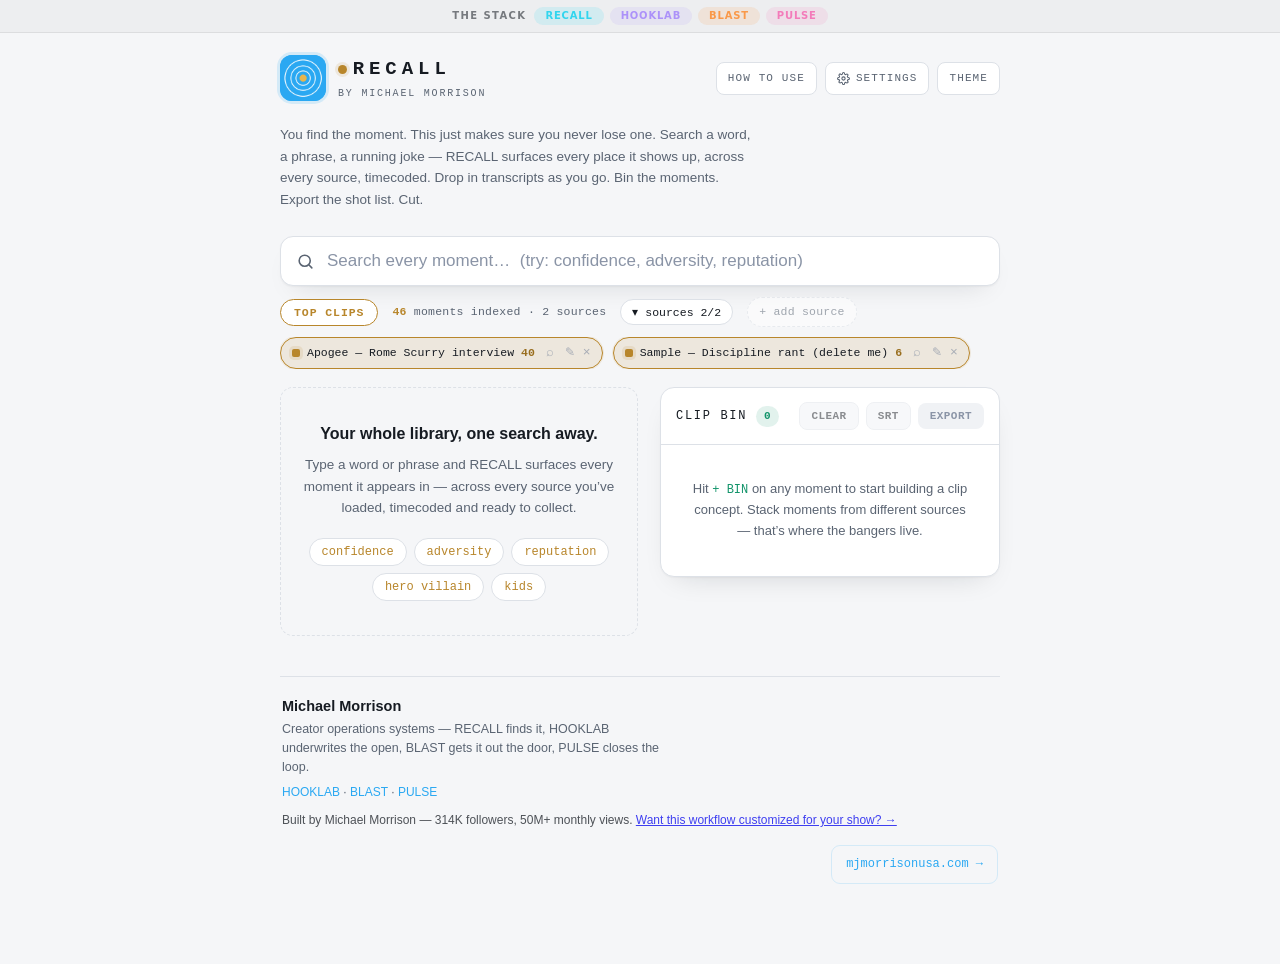
==== commit 5b5a1860: "Cap and collapse the source-chip tray to fix mobile footer overlap With ~15 sources the chips filled" ====
--- a/index.html
+++ b/index.html
@@ -58,8 +58,10 @@
     <div class="meta">
       <button class="tcbtn" id="topclips" title="Scan your library for proven clip openers">TOP CLIPS</button>
       <span class="count" id="count"></span>
-      <span id="chips" style="display:contents"></span>
-    </div>
+      <button class="chip srctoggle" id="srctoggle" type="button" aria-expanded="true" aria-controls="chips">sources</button>
+      <span class="chip addsrc" id="addchip">+ add source</span>
+    </div>
+    <div class="chiptray" id="chips"></div>
   </div>
 
   <div class="cols">
@@ -103,10 +105,12 @@
 2:05 Bare timecodes work too — brackets optional."></textarea></div>
       <p class="hint" style="margin:6px 0 2px;color:var(--gold)">🎙️ <b>No API key needed:</b> transcribe your audio or video free at
         <a href="https://turboscribe.ai/dashboard" target="_blank" rel="noopener">TurboScribe</a>, then paste the transcript here. RECALL reads its format directly.</p>
-      <p class="hint">Each moment led by a timecode like <b>[00:01:23]</b>, <b>1:23</b>, or <b>01:23:45</b>.
-        TurboScribe-style range headers — <b>(0:04 - 0:23)</b> with the text on the next line — work too;
-        long blocks are split into sentences automatically. Lines without a timecode attach to the one
-        above. Your library is saved on this device — it grows every time you add a source.</p>
+      <p class="hint">Paste any of these and RECALL detects the format automatically:
+        <b>SRT/VTT</b> subtitle files (most precise hook timestamps — fragmented cues are re-joined
+        into full sentences), TurboScribe's inline <b>(0:04)</b> format, plain leading timecodes like
+        <b>[00:01:23]</b> / <b>1:23</b>, or range headers <b>(0:04 - 0:23)</b> with text on the next line.
+        Long blocks split into sentences automatically. Your library is saved on this device — it grows
+        every time you add a source.</p>
 
       <div class="divider">OR</div>
       <div class="uploadzone" id="uploadzone" role="button" tabindex="0">
@@ -114,7 +118,7 @@
           <svg viewBox="0 0 24 24" fill="none" stroke="currentColor" stroke-width="2" stroke-linecap="round" stroke-linejoin="round"><path d="M21 15v4a2 2 0 0 1-2 2H5a2 2 0 0 1-2-2v-4"/><polyline points="17 8 12 3 7 8"/><line x1="12" y1="3" x2="12" y2="15"/></svg>
           Choose audio or video file
         </div>
-        <div class="hint">mp3 · m4a · wav · mp4 · mov · webm — up to 2 GB. <b>Audio-only is fastest.</b> Drop a .txt transcript here and it loads as text, no API needed.</div>
+        <div class="hint">mp3 · m4a · wav · mp4 · mov · webm — up to 2 GB. <b>Audio-only is fastest.</b> Drop a .txt, .srt, or .vtt transcript here and it loads as text, no API needed.</div>
       </div>
       <!-- Kept OUTSIDE #uploadzone: renderUploadZone() rewrites the zone's
            innerHTML on every open, which would otherwise detach this input. -->
--- a/style.css
+++ b/style.css
@@ -120,7 +120,7 @@
   .lede b{color:var(--ink);font-weight:600}
 
   /* search */
-  .searchrow{position:sticky;top:0;z-index:20;background:linear-gradient(var(--ground) 72%,transparent);
+  .searchrow{position:sticky;top:0;z-index:20;background:var(--ground);
     padding-top:6px;padding-bottom:12px}
   .searchbox{display:flex;align-items:center;gap:10px;background:var(--surface);
     border:1px solid var(--border);border-radius:13px;padding:13px 15px;box-shadow:var(--shadow);
@@ -167,6 +167,15 @@
   .chip:hover .ren{opacity:1}
   .chip .ren:hover{color:var(--gold)}
   .addsrc{border-style:dashed}
+  /* Bounded, scrollable source tray — keeps the sticky header from growing
+     past the viewport (was overlapping the footer on mobile with many
+     sources). Collapsed by default on phones; toggled by #srctoggle. */
+  .chiptray{display:flex;flex-wrap:wrap;gap:8px 10px;margin-top:10px;
+    max-height:96px;overflow-y:auto;overscroll-behavior:contain;-webkit-overflow-scrolling:touch}
+  .chiptray.collapsed{display:none}
+  @media(min-width:861px){.chiptray{max-height:150px}}
+  .srctoggle{opacity:1;border-style:solid;color:var(--ink);border-color:var(--border)}
+  .srctoggle:hover{opacity:1;border-color:var(--gold);color:var(--ink)}
 
   /* layout */
   .cols{display:grid;grid-template-columns:1fr 340px;gap:22px;align-items:start;margin-top:6px}
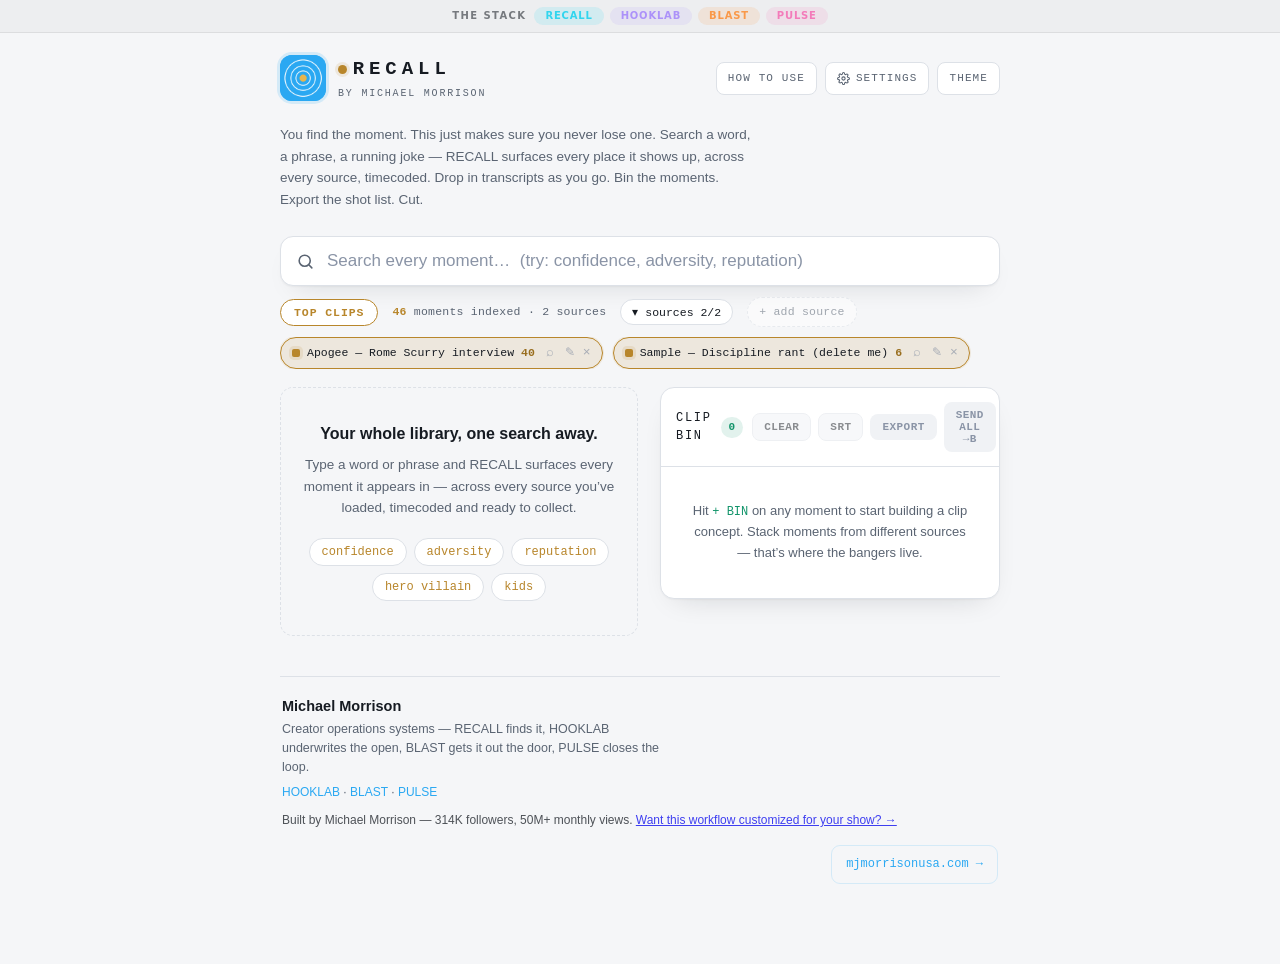
==== commit 78e785e7: "Send a whole batch of clips to BLAST, not one at a time The real workflow is batch-shaped: a podcast" ====
--- a/index.html
+++ b/index.html
@@ -75,6 +75,7 @@
           <button class="exp2" id="clearbin" disabled title="Empty the clip bin">CLEAR</button>
           <button class="exp2" id="exportSRT" disabled title="Download as .srt subtitle file for video editors">SRT</button>
           <button class="exp" id="export" disabled title="Copy shot list to clipboard">EXPORT</button>
+          <button class="exp" id="binToBlast" disabled title="Send every clip in the bin to BLAST to caption in one batch">SEND ALL →B</button>
         </div>
       </div>
       <div class="binlist" id="binlist"></div>
@@ -98,7 +99,7 @@
     <h2>Add a source</h2>
     <div class="mbody">
       <div><label>Title <span class="req">required</span></label>
-        <input id="mtitle" placeholder="e.g. Tate x Fresh & Fit — Ep 214" aria-required="true"></div>
+        <input id="mtitle" placeholder="e.g. Weekly Podcast — Ep 214" aria-required="true"></div>
       <div><label>Transcript</label>
         <textarea id="mtext" placeholder="[00:01:23] Paste a timestamped transcript here...
 [00:01:41] One line per moment, each starting with a timecode.
@@ -118,11 +119,11 @@
           <svg viewBox="0 0 24 24" fill="none" stroke="currentColor" stroke-width="2" stroke-linecap="round" stroke-linejoin="round"><path d="M21 15v4a2 2 0 0 1-2 2H5a2 2 0 0 1-2-2v-4"/><polyline points="17 8 12 3 7 8"/><line x1="12" y1="3" x2="12" y2="15"/></svg>
           Choose audio or video file
         </div>
-        <div class="hint">mp3 · m4a · wav · mp4 · mov · webm — up to 2 GB. <b>Audio-only is fastest.</b> Drop a .txt, .srt, or .vtt transcript here and it loads as text, no API needed.</div>
+        <div class="hint">mp3 · m4a · wav · mp4 · mov · webm — up to 2 GB. <b>Audio-only is fastest.</b> Pick or drop a .txt, .srt, or .vtt transcript and it loads as text, no API needed.</div>
       </div>
       <!-- Kept OUTSIDE #uploadzone: renderUploadZone() rewrites the zone's
            innerHTML on every open, which would otherwise detach this input. -->
-      <input type="file" id="audiofile" accept="audio/*,video/*,.mp3,.m4a,.wav,.mp4,.mov,.webm,.ogg,.flac" style="display:none">
+      <input type="file" id="audiofile" accept="audio/*,video/*,.mp3,.m4a,.wav,.mp4,.mov,.webm,.ogg,.flac,.txt,.srt,.vtt,.md,text/plain" style="display:none">
       <p class="privacy"><b>Audio is sent to Google for transcription.</b> Your transcripts stay on this
         device and never leave it. <a href="https://aistudio.google.com/app/apikey" target="_blank" rel="noopener">Need a key?</a>
         No key? <a href="https://turboscribe.ai/dashboard" target="_blank" rel="noopener">Transcribe free with TurboScribe</a> and paste it above.</p>
@@ -141,15 +142,32 @@
     <div class="mbody">
       <div>
         <label>AI provider</label>
-        <div class="providerrow">
-          <label class="radiopill"><input type="radio" name="provider" id="providerGemini" value="gemini" checked>Gemini <span class="pilltag">default</span></label>
-          <label class="radiopill"><input type="radio" name="provider" id="providerOpenrouter" value="openrouter">OpenRouter <span class="pilltag">pick your model</span></label>
-        </div>
-        <p class="hint" style="margin-top:8px">Gemini is the easy default and the only option with a
-          large-file upload path for long recordings. OpenRouter lets you pick any text model, but caps out
-          around ~15MB per file with no resumable upload.</p>
+        <div class="providerrow radiocards">
+          <label class="radiopill"><input type="radio" name="provider" id="providerGemini" value="gemini" checked>
+            <span class="rbody"><span class="rtitle">Gemini</span>
+            <span class="rdesc">The easy default. Only option that can upload long recordings.</span></span></label>
+          <label class="radiopill"><input type="radio" name="provider" id="providerOpenrouter" value="openrouter">
+            <span class="rbody"><span class="rtitle">OpenRouter</span>
+            <span class="rdesc">Pick any text model. Caps out near 15MB per file.</span></span></label>
+        </div>
         <p class="hint" style="margin-top:6px;color:var(--gold)">🔗 API keys are shared across RECALL,
           HOOKLAB, BLAST, and PULSE on this device — enter a key once, it works everywhere.</p>
+      </div>
+
+      <div>
+        <label>AI speed vs. quality</label>
+        <div class="providerrow radiocards">
+          <label class="radiopill"><input type="radio" name="aiThinking" value="on" checked>
+            <span class="rbody"><span class="rtitle">Best quality</span>
+            <span class="rdesc">The model thinks before answering. Better results, slower.</span></span></label>
+          <label class="radiopill"><input type="radio" name="aiThinking" value="off">
+            <span class="rbody"><span class="rtitle">Fastest</span>
+            <span class="rdesc">Skips thinking. Answers sooner, a little rougher.</span></span></label>
+        </div>
+        <p class="hint" style="margin-top:8px">Gemini only (OpenRouter models decide for themselves).
+          Transcription always skips thinking, and Top Clips scanning always thinks — this switch covers
+          AI COMPOSE and the rest. Saves instantly and applies across RECALL, HOOKLAB, and BLAST on this
+          device.</p>
       </div>
 
       <div id="geminiFields"><label>Gemini API key</label>
--- a/style.css
+++ b/style.css
@@ -110,11 +110,29 @@
 
   .hidden{display:none}
   .providerrow{display:flex;gap:10px;flex-wrap:wrap;margin-top:6px}
-  .radiopill{display:flex;align-items:center;gap:7px;background:var(--ground);border:1px solid var(--border);
-    border-radius:9px;padding:9px 13px;cursor:pointer;font-size:13px;color:var(--ink)}
-  .radiopill:has(input:checked){border-color:var(--gold);background:var(--gold-ghost)}
-  .radiopill input{margin:0}
-  .radiopill .pilltag{color:var(--faint);font-family:var(--mono);font-size:10px;letter-spacing:.04em}
+  /* 44px is the minimum comfortable touch target; the old 36px pills were a
+     coin-flip to hit on a phone. */
+  .radiopill{display:flex;align-items:center;gap:10px;background:var(--ground);border:1px solid var(--border);
+    border-radius:10px;padding:10px 12px;cursor:pointer;font-size:14px;color:var(--ink);min-height:44px}
+  .radiopill:has(input:checked){border-color:var(--gold);background:var(--gold-ghost);
+    box-shadow:inset 0 0 0 1px var(--gold)}
+  .radiopill input{margin:0;flex:none;width:18px;height:18px;accent-color:var(--gold)}
+  .radiopill .pilltag{color:var(--muted);font-family:var(--mono);font-size:11px;letter-spacing:.04em}
+
+  /* Stacked cards: one option per row with a plain-language description.
+     Side-by-side pills wrapped unpredictably at phone widths and the 10px
+     monospace tags were unreadable. */
+  .radiocards{flex-direction:column;gap:8px}
+  .radiocards .radiopill{width:100%;align-items:flex-start}
+  .rbody{display:flex;flex-direction:column;gap:2px;min-width:0}
+  .rtitle{font-size:14px;font-weight:600;line-height:1.3}
+  .rdesc{font-size:12px;line-height:1.4;color:var(--muted)}
+  /* The modal styles its section labels as uppercase monospace, and a
+     .radiopill IS a <label> — without this reset the option text rendered as
+     "SKIPS THINKING. ANSWERS SOONER..." in 12px mono, which is the exact
+     unreadability this change exists to fix. */
+  .mbody .radiopill,.rtitle,.rdesc{font-family:var(--sans);text-transform:none;letter-spacing:normal}
+  .rtitle{color:var(--ink)}
 
   .lede{color:var(--muted);font-size:13.5px;max-width:64ch;margin:10px 0 20px;line-height:1.6}
   .lede b{color:var(--ink);font-weight:600}
@@ -273,16 +291,22 @@
   .scrim.open{display:flex}
   .modal{background:var(--surface);border:1px solid var(--border);border-radius:15px;
     width:100%;max-width:560px;box-shadow:var(--shadow);max-height:88vh;display:flex;flex-direction:column}
+  /* dvh keeps the footer reachable when a phone's toolbars slide in/out */
+  @supports (height:1dvh){.modal{max-height:88dvh}}
   .modal h2{margin:0;padding:17px 18px;font-size:16px;border-bottom:1px solid var(--border)}
   .mbody{padding:16px 18px;overflow-y:auto;display:flex;flex-direction:column;gap:11px}
-  .mbody label{font-family:var(--mono);font-size:11px;letter-spacing:.08em;text-transform:uppercase;
+  .mbody label{font-family:var(--mono);font-size:12px;letter-spacing:.08em;text-transform:uppercase;
     color:var(--muted)}
+  /* 16px is the iOS zoom-on-focus threshold — below it, tapping a field zooms
+     the page in and never zooms back out. */
   .mbody input,.mbody textarea,.mbody select{width:100%;background:var(--ground);border:1px solid var(--border);
-    border-radius:9px;color:var(--ink);font-family:var(--sans);font-size:14px;padding:10px 12px;outline:none}
+    border-radius:9px;color:var(--ink);font-family:var(--sans);font-size:16px;padding:11px 12px;outline:none;
+    min-height:44px}
   .mbody textarea{min-height:170px;font-family:var(--mono);font-size:12.5px;line-height:1.5;resize:vertical}
   .mbody input:focus,.mbody textarea:focus,.mbody select:focus{border-color:var(--gold)}
   .hint{font-size:12px;color:var(--faint);line-height:1.55}
-  .mfoot{display:flex;gap:9px;align-items:center;justify-content:flex-end;padding:14px 18px;border-top:1px solid var(--border)}
+  .mfoot{display:flex;gap:9px;align-items:center;justify-content:flex-end;padding:14px 18px;border-top:1px solid var(--border);
+    padding-bottom:calc(14px + env(safe-area-inset-bottom))}
   /* Status/hint line in the modal footer: pushes the buttons to the right. */
   .mstatus{margin-right:auto;font-size:12px;line-height:1.4;color:var(--faint);
     display:flex;align-items:center;gap:8px;min-height:16px}
@@ -327,6 +351,8 @@
   .tcmeta{font-family:var(--mono);font-size:11px;color:var(--faint)}
   .tchint{flex-basis:100%;font-size:12.5px;color:var(--muted);line-height:1.5;
     padding-left:11px;border-left:2px solid var(--gold)}
+  .postainote{display:none;flex-basis:100%;font-size:12px;line-height:1.4;color:var(--gold)}
+  .postainote.on{display:block}
   .tcnote{font-family:var(--mono);font-size:10.5px;color:var(--faint);line-height:1.6;
     margin:0 2px 14px;max-width:90ch}
   .tclabel{font-family:var(--mono);font-size:10px;font-weight:700;letter-spacing:.08em;
@@ -338,6 +364,7 @@
   .tcground{font-size:12.5px;color:var(--muted);line-height:1.5;margin-top:6px;
     padding-left:11px;border-left:2px solid var(--gold)}
   .tcground b{color:var(--gold);font-weight:600}
+  .res .line mark.tchook{background:var(--gold-ghost);color:var(--gold);padding:0 2px;border-radius:2px}
 
   /* Top Posts — X/Threads composer inside a Top Clips card */
   .postbtn{background:none;border:1px solid var(--gold);color:var(--gold);
@@ -484,3 +511,12 @@
     text-decoration:none;border:1px solid var(--brand-ghost);padding:9px 14px;border-radius:9px;
     white-space:nowrap;transition:.12s}
   .foot .fcta:hover{background:var(--brand-ghost)}
+
+  @media (max-width:480px){
+    .scrim{padding:8px}
+    .modal{max-width:none}
+    /* Every option group goes one-per-row on a phone, so nothing is a
+       half-wrapped guess. */
+    .providerrow{flex-direction:column;gap:8px}
+    .providerrow .radiopill{width:100%}
+  }
